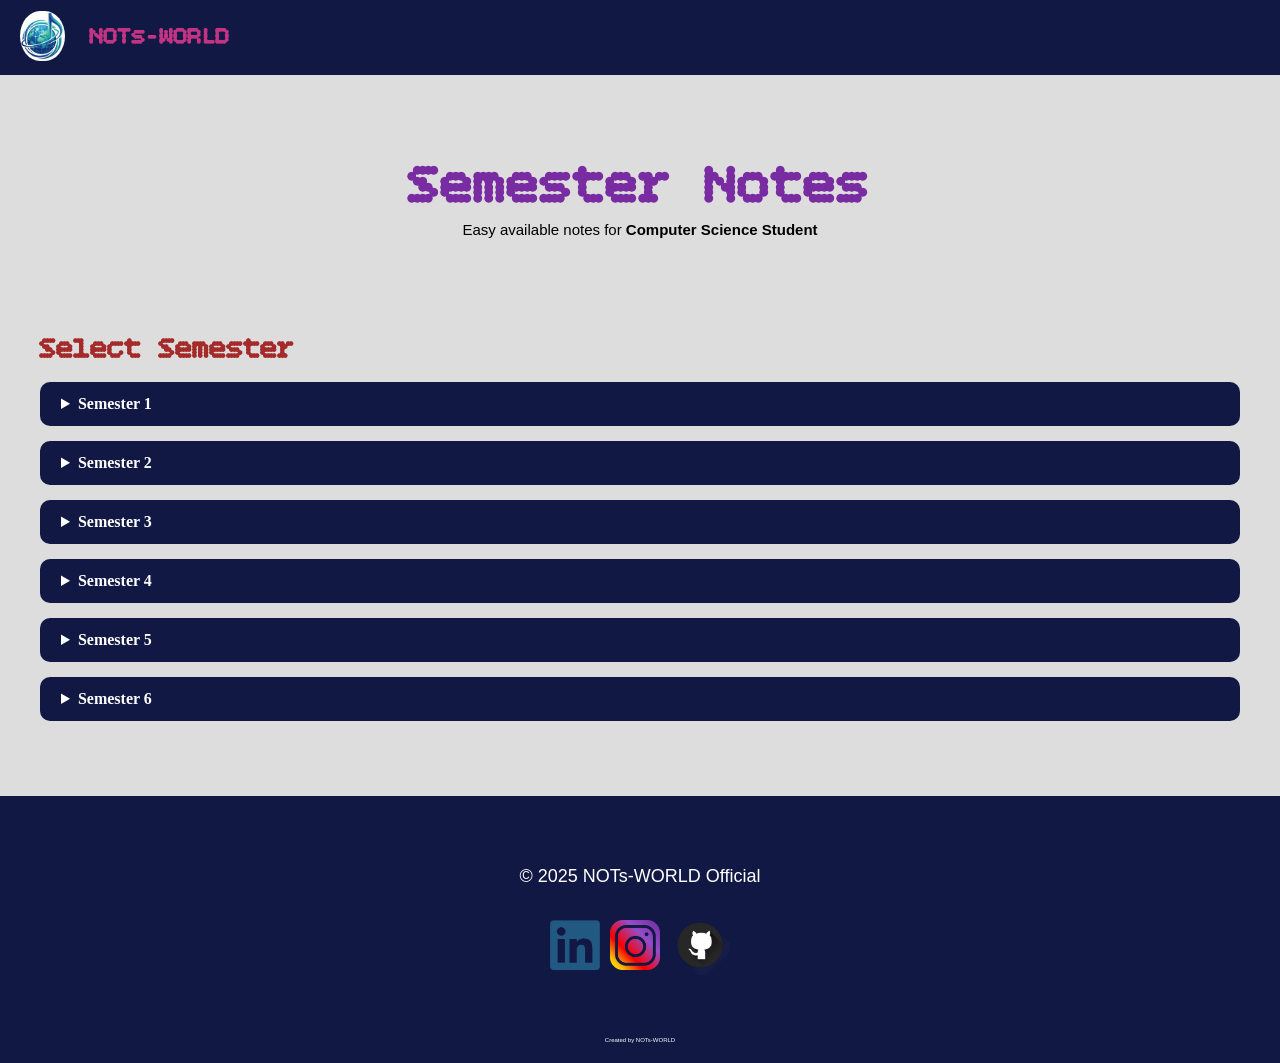
==== index.html @ 6652849f "updated 5&6 sem" ====
<!DOCTYPE html>
<html lang="en">

<head>
    <meta charset="UTF-8">
    <meta name="viewport" content="width=device-width, initial-scale=1.0">
    <title>NOTs-WORLD</title>
    <link rel="stylesheet" href="style.css">
    <style>
        @import url('https://fonts.googleapis.com/css2?family=Bitcount+Single:wght@100..900&family=Montserrat:ital,wght@0,100..900;1,100..900&family=Quicksand:wght@300..700&display=swap');
    </style>

</head>

<body style="background-color: #DDDDDD;">
    <nav class="Header">

        <span>
            <img src="Images/Note-World.png" class="Logo" alt="Note-World Logo" />
        </span>
        <span>
            <H1>NOTs-WORLD</H1>
        </span>
    </nav>
    <section class="Herosegment">
        <h1>Semester Notes</h1>
        <p>Easy available notes for <b>Computer Science Student</b></p>
    </section>

    <section class="Semlist">
        <h3>Select Semester </h3>

        <details class="sembox">

            <summary>
                Semester 1
            </summary>


            <ul class="ul1">
                <li><a
                        href="Asset/Semester-1/Computer Science and Information Technology 1.pdf">
                        Syllabus
                    </a>
                </li>
                <li><a href="Asset/Semester-1/basic engg math.pdf"> Basic Engineering Mathematics</a></li>
                <li><a href="Asset/Semester-1/Applied Physics – B notes.pdf"> Applied Physics-B</a></li>
                <li><a href="Asset/Semester-1/Fundamental of IT System Books.pdf"> Fundamental of It System</a></li>
                <li><a href="Asset/Semester-1/Fundamentals of Electrical and Electronics Engg. Notes.pdf"> FUNDAMENTAL OF ELECTRICAL AND
                        ELECTRONICS ENGINEERING </a></li>
                <li><a href="Asset/Semester-1/Electrical and Electronics Workshop 2.pdf"> ELECTRICAL AND ELECTRONICS ENGINEERING
                        WORKSHOP</a></li>
            </ul>
        </details>
        <details class="sembox">

            <summary>
                Semester 2
            </summary>


            <ul class="ul1">
                <li><a
                        href="Asset/Semester-2/Computer Sciencea nd InformationTechnology 2nd.pdf">
                        Syllabus
                    </a>
                </li>
                <li><a href="Asset/Semester-2/C-Programming Notes.pdf">Programming with C </a></li>
                <li><a href="Asset/Semester-2/Web-Technology Notes.pdf"> Web Technology</a></li>
                <li><a href="Asset/Semester-2/Applied-Chemistry Notes.pdf"> Applied Chemistry- B</a></li>
                <li><a href="Asset/Semester-2/Communication-Skills Notes.pdf"> Communication Skills </a></li>
                <li><a href="Asset/Semester-2/Applied-Mathematics Notes.pdf"> Applied Mathematics- B</a></li>
                <li><a href="Asset/Semester-2/Professional-Ethics Notes.pdf"> Professional Ethics</a></li>
                <li><a href="Asset/Semester-2/Indian-Knowledge-System Notes.pdf"> Essence of Indian Knowledge System and Tradition</a></liAsset/Semester-2/
            </ul>
        </details>
        <details class="sembox">

            <summary>
                Semester 3
            </summary>


            <ul class="ul1">
                <li><a
                        href="Asset/Semester-3/Computer Science And Information Technology 3.pdf">
                        Syllabus
                    </a>
                </li>
                <li><a href="Asset/Semester-3/DSA_Notes.pdf"> Data Structures and Algorithm</a></li>
                <li><a href="Asset/Semester-3/OS_Notes.pdf"> Operating System </a></li>
                <li><a href="Asset/Semester-3/Discrete_Structures_Notes.pdf">  Discrete Structure</a></li>
                <li><a href="Asset/Semester-3/Digital_Electronics_Microprocessor_Notes.pdf">  Digital Electronics and Microprocessor  </a></li>
                <li><a href="Asset/Semester-3/Python_Programming_Notes.pdf">  Python Programming </a></li>
                <li><a href="Asset/Semester-3/Principles_of_Management_Notes.pdf">   Principles of Management  </a></li>
            </ul>
        </details>
        <details class="sembox">

            <summary>
                Semester 4
            </summary>


            <ul class="ul1">
                <li><a
                        href="Asset/Semester-4/Computer Science And Information Technology 4.pdf">
                        Syllabus
                    </a>
                </li>
                <li><a href="#">Programming with C </a></li>
                <li><a href="#"> Web Technology</a></li>
                <li><a href="#"> Applied Chemistry- B</a></li>
                <li><a href="#"> Communication Skills </a></li>
                <li><a href="#"> Applied Mathematics- B</a></li>
                <li><a href="#"> Professional Ethics</a></li>
                <li><a href="#"> Essence of Indian Knowledge System and Tradition</a></li>
            </ul>
        </details>
        <details class="sembox">

            <summary>
                Semester 5
            </summary>


            <ul class="ul1">
                <li><a
                        href="https://sbte.bihar.gov.in/uploads/175316551243773.%20Computer%20Science%20and%20Information%20Technology.pdf">
                        Syllabus(old)
                    </a>
                </li>
                <li><a href="#">Coming soon...</a></li>
               
            </ul>
        </details>
        <details class="sembox">

            <summary>
                Semester 6
            </summary>


            <ul class="ul1">
                <li><a
                        href="https://sbte.bihar.gov.in/uploads/175316551243773.%20Computer%20Science%20and%20Information%20Technology.pdf">
                        Syllabus(old)
                    </a>
                </li>
                <li><a href="#"> Coming soon...</a></li>
               
            </ul>
        </details>
    </section>
    <footer class="Cont">
        <div class="Mcont">
            <p>
                © 2025 NOTs-WORLD Official
            </p>
            <div class="Contimg">
                <a href="https://www.linkedin.com/in/manish-kumar-b34939379" target="_blank">
                    <img src="Images/linkedInimg.png" alt="LinkedIn Profile" width="50">
                </a>
                <a href="https://www.instagram.com/noteworld20/" target="_blank">
                    <img src="Images/instagramimg.png" alt="instagram profile" width="50">
                </a>
                <a href="https://github.com/kumarpanditmanish833-lgtm" target="_blank">
                    <img src="Images/githubimg.png" alt="github profile" width="60">
                </a>
            </div>
            <p style="font-size: 6px;">
                Created by NOTs-WORLD 
            </p>
        </div>
    </footer>

</body>

</html>
---- style.css ----
* {
    margin: 0px;
    padding: 0px;
    box-sizing: border-box;
}

/* ===== NAVBAR ===== */
.Header {
    height: 75px;
    background: #111844;
    display: flex;
    align-items: center;
    gap: 15px;
    padding: 0 10px;
}

.Logo {
    height: 60px;
    border-radius: 89px;
    padding: 5px 10px;
}

h1 {
    color: #C13383;
    font-family: "Bitcount Single";
}

/* ===== HERO SECTION ===== */
.Herosegment {
    text-align: center;
    padding: 80px 20px;
}

.Herosegment h1 {
    color: #792CA2;
    font-family: "Bitcount Single";
    font-size: 55px;
}

.Herosegment p {
    font-size: 15px;
    font-family: 'Lucida Sans', 'Lucida Sans Regular', 'Lucida Grande', 'Lucida Sans Unicode', Geneva, Verdana, sans-serif;
}

/* ===== SEMESTER LIST ===== */
.Semlist h3 {
    font-size: 29px;
    font-family: 'Bitcount Single';
    padding-left: 40px;
    color: brown;
}

.Semlist {
    gap: 15px;
    padding: 15px 0px;
    padding-bottom: 60px;
}

/* FIX: Removed fixed width: 1375px — was the main mobile bug */
.Semlist summary {
    color: white;
    padding: 12px 20px;
    cursor: pointer;
    border-radius: 8px;
    width: 100%;        
    font-weight: bold;
}

.Semlist summary:hover {
    border: 2px solid grey;
}

/* FIX: sembox now uses percentage margin */
.sembox {
    background: #111844;
    margin: 15px 40px;   
    padding: 1px;
    border-radius: 10px;
    transition: all 0.3s ease;
}

.ul1 {
    margin-left: 45px;
    padding: 10px 0px;
    text-decoration: none;
}

.ul1 a {
    text-decoration: none;
    font-size: 20px;
    color: aliceblue;
    justify-content: space-between;
    gap: 25px;
}

/* ===== FOOTER ===== */
.Cont {
    background-color: #111844;
    min-height: 220px;   
    padding-bottom: 20px;
}

.Mcont {
    display: flex;
    align-items: center;
    justify-content: center;
    flex-direction: column;
    padding-top: 40px;
    gap: 8px;
}

.Cont p {
    color: white;
    font-size: 18px;
    font-family: 'Lucida Sans', 'Lucida Sans Regular', 'Lucida Grande', 'Lucida Sans Unicode', Geneva, Verdana, sans-serif;
    text-align: center; 
    padding-top: 30px;
}

.Contimg {
    display: flex;
    align-items: center;
    justify-content: center;
    gap: 10px;
    padding: 20px 0px;
}


@media (max-width: 768px) {

    /* Navbar */
    .Header {
        height: auto;
        padding: 10px 12px;
        gap: 10px;
    }

    .Logo {
        height: 45px;
        padding: 3px 6px;
    }

    .Header h1 {
        font-size: 1.3rem;
    }

    /* Hero Section */
    .Herosegment {
        padding: 40px 15px;
    }

    .Herosegment h1 {
        font-size: 2rem;  
    }

    .Herosegment p {
        font-size: 0.9rem;
    }

    /* Semester section heading */
    .Semlist h3 {
        font-size: 1.3rem;
        padding-left: 15px;
    }

    .Semlist {
        padding-bottom: 40px;
    }

    /* Semester boxes */
    .sembox {
        margin: 10px 12px;   
    }

    .Semlist summary {
        padding: 12px 14px;
        font-size: 0.95rem;
    }

    /* Links inside expanded semester */
    .ul1 {
        margin-left: 20px;
        padding: 8px 0;
    }

    .ul1 a {
        font-size: 0.95rem;
        line-height: 2;     
    }

    /* Footer */
    .Cont {
        min-height: auto;
        padding: 30px 15px 20px;
    }

    .Mcont {
        padding-top: 10px;
    }

    .Cont p {
        font-size: 14px;
    }

    .Contimg img {
        width: 38px !important;
    }
}


@media (max-width: 400px) {

    .Header h1 {
        font-size: 1.1rem;
    }

    .Herosegment h1 {
        font-size: 1.6rem;
    }

    .sembox {
        margin: 8px 8px;
    }

    .ul1 a {
        font-size: 0.85rem;
    }
}
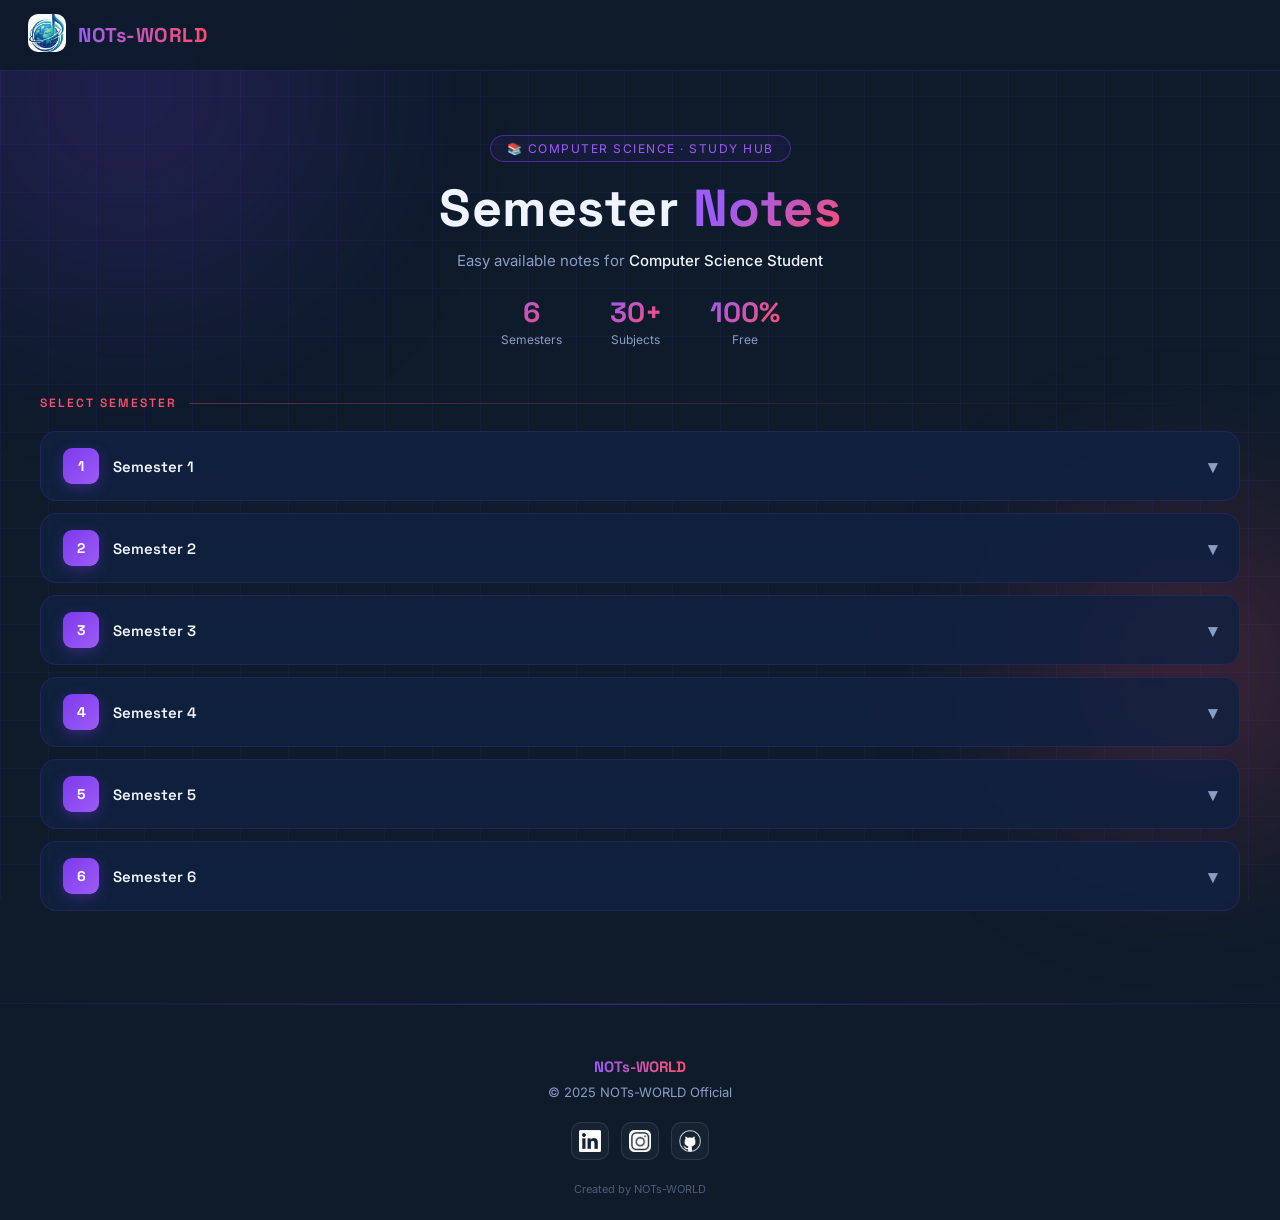
==== commit 0faf4db4: "changing file name" ====
--- a/index.html
+++ b/index.html
@@ -5,175 +5,159 @@
     <meta charset="UTF-8">
     <meta name="viewport" content="width=device-width, initial-scale=1.0">
     <title>NOTs-WORLD</title>
-    <link rel="stylesheet" href="style.css">
-    <style>
-        @import url('https://fonts.googleapis.com/css2?family=Bitcount+Single:wght@100..900&family=Montserrat:ital,wght@0,100..900;1,100..900&family=Quicksand:wght@300..700&display=swap');
-    </style>
-
+    <link rel="stylesheet" href="NOTs-WORLD.css">
 </head>
 
-<body style="background-color: #DDDDDD;">
+<body>
+
+    <!-- Ambient glow orb (second one via div, first via CSS ::after) -->
+    <div class="orb2"></div>
+
+    <!-- ===== NAVBAR ===== -->
     <nav class="Header">
-
         <span>
-            <img src="Images/Note-World.png" class="Logo" alt="Note-World Logo" />
+            <img src="Images/Note-World.png" class="Logo" alt="Note-World Logo"
+                onerror="this.style.display='none';this.nextElementSibling.style.display='grid';" />
+            <span class="logo-fallback" style="display:none;">N</span>
         </span>
         <span>
-            <H1>NOTs-WORLD</H1>
+            <h1>NOTs-WORLD</h1>
         </span>
     </nav>
+
+    <!-- ===== HERO ===== -->
     <section class="Herosegment">
-        <h1>Semester Notes</h1>
+        <div class="hero-badge">📚 Computer Science · Study Hub</div>
+        <h1>Semester <span>Notes</span></h1>
         <p>Easy available notes for <b>Computer Science Student</b></p>
+
+        <!-- Stats bar -->
+        <div class="stats-bar">
+            <div class="stat-item">
+                <div class="stat-num">6</div>
+                <div class="stat-lbl">Semesters</div>
+            </div>
+            <div class="stat-item">
+                <div class="stat-num">30+</div>
+                <div class="stat-lbl">Subjects</div>
+            </div>
+            <div class="stat-item">
+                <div class="stat-num">100%</div>
+                <div class="stat-lbl">Free</div>
+            </div>
+        </div>
     </section>
 
+    <!-- ===== SEMESTER LIST ===== -->
     <section class="Semlist">
-        <h3>Select Semester </h3>
+        <h3>Select Semester</h3>
 
+        <!-- Semester 1 -->
         <details class="sembox">
-
-            <summary>
-                Semester 1
-            </summary>
-
-
+            <summary data-num="1">Semester 1</summary>
             <ul class="ul1">
-                <li><a
-                        href="Asset/Semester-1/Computer Science and Information Technology 1.pdf">
-                        Syllabus
-                    </a>
-                </li>
-                <li><a href="Asset/Semester-1/basic engg math.pdf"> Basic Engineering Mathematics</a></li>
-                <li><a href="Asset/Semester-1/Applied Physics – B notes.pdf"> Applied Physics-B</a></li>
-                <li><a href="Asset/Semester-1/Fundamental of IT System Books.pdf"> Fundamental of It System</a></li>
-                <li><a href="Asset/Semester-1/Fundamentals of Electrical and Electronics Engg. Notes.pdf"> FUNDAMENTAL OF ELECTRICAL AND
-                        ELECTRONICS ENGINEERING </a></li>
-                <li><a href="Asset/Semester-1/Electrical and Electronics Workshop 2.pdf"> ELECTRICAL AND ELECTRONICS ENGINEERING
-                        WORKSHOP</a></li>
+                <li><a href="Asset/Semester-1/Computer Science and Information Technology 1.pdf">Syllabus</a></li>
+                <li><a href="Asset/Semester-1/basic engg math.pdf">Basic Engineering Mathematics</a></li>
+                <li><a href="Asset/Semester-1/Applied Physics – B notes.pdf">Applied Physics-B</a></li>
+                <li><a href="Asset/Semester-1/Fundamental of IT System Books.pdf">Fundamental of IT System</a></li>
+                <li><a href="Asset/Semester-1/Fundamentals of Electrical and Electronics Engg. Notes.pdf">Fundamental of Electrical and Electronics Engineering</a></li>
+                <li><a href="Asset/Semester-1/Electrical and Electronics Workshop 2.pdf">Electrical and Electronics Engineering Workshop</a></li>
             </ul>
         </details>
+
+        <!-- Semester 2 -->
         <details class="sembox">
-
-            <summary>
-                Semester 2
-            </summary>
-
-
+            <summary data-num="2">Semester 2</summary>
             <ul class="ul1">
-                <li><a
-                        href="Asset/Semester-2/Computer Sciencea nd InformationTechnology 2nd.pdf">
-                        Syllabus
-                    </a>
-                </li>
-                <li><a href="Asset/Semester-2/C-Programming Notes.pdf">Programming with C </a></li>
-                <li><a href="Asset/Semester-2/Web-Technology Notes.pdf"> Web Technology</a></li>
-                <li><a href="Asset/Semester-2/Applied-Chemistry Notes.pdf"> Applied Chemistry- B</a></li>
-                <li><a href="Asset/Semester-2/Communication-Skills Notes.pdf"> Communication Skills </a></li>
-                <li><a href="Asset/Semester-2/Applied-Mathematics Notes.pdf"> Applied Mathematics- B</a></li>
-                <li><a href="Asset/Semester-2/Professional-Ethics Notes.pdf"> Professional Ethics</a></li>
-                <li><a href="Asset/Semester-2/Indian-Knowledge-System Notes.pdf"> Essence of Indian Knowledge System and Tradition</a></liAsset/Semester-2/
+                <li><a href="Asset/Semester-2/Computer Sciencea nd InformationTechnology 2nd.pdf">Syllabus</a></li>
+                <li><a href="Asset/Semester-2/C-Programming Notes.pdf">Programming with C</a></li>
+                <li><a href="Asset/Semester-2/Web-Technology Notes.pdf">Web Technology</a></li>
+                <li><a href="Asset/Semester-2/Applied-Chemistry Notes.pdf">Applied Chemistry-B</a></li>
+                <li><a href="Asset/Semester-2/Communication-Skills Notes.pdf">Communication Skills</a></li>
+                <li><a href="Asset/Semester-2/Applied-Mathematics Notes.pdf">Applied Mathematics-B</a></li>
+                <li><a href="Asset/Semester-2/Professional-Ethics Notes.pdf">Professional Ethics</a></li>
+                <li><a href="Asset/Semester-2/Indian-Knowledge-System Notes.pdf">Essence of Indian Knowledge System and Tradition</a></li>
             </ul>
         </details>
+
+        <!-- Semester 3 -->
         <details class="sembox">
-
-            <summary>
-                Semester 3
-            </summary>
-
-
+            <summary data-num="3">Semester 3</summary>
             <ul class="ul1">
-                <li><a
-                        href="Asset/Semester-3/Computer Science And Information Technology 3.pdf">
-                        Syllabus
-                    </a>
-                </li>
-                <li><a href="Asset/Semester-3/DSA_Notes.pdf"> Data Structures and Algorithm</a></li>
-                <li><a href="Asset/Semester-3/OS_Notes.pdf"> Operating System </a></li>
-                <li><a href="Asset/Semester-3/Discrete_Structures_Notes.pdf">  Discrete Structure</a></li>
-                <li><a href="Asset/Semester-3/Digital_Electronics_Microprocessor_Notes.pdf">  Digital Electronics and Microprocessor  </a></li>
-                <li><a href="Asset/Semester-3/Python_Programming_Notes.pdf">  Python Programming </a></li>
-                <li><a href="Asset/Semester-3/Principles_of_Management_Notes.pdf">   Principles of Management  </a></li>
+                <li><a href="Asset/Semester-3/Computer Science And Information Technology 3.pdf">Syllabus</a></li>
+                <li><a href="Asset/Semester-3/DSA_Notes.pdf">Data Structures and Algorithm</a></li>
+                <li><a href="Asset/Semester-3/OS_Notes.pdf">Operating System</a></li>
+                <li><a href="Asset/Semester-3/Discrete_Structures_Notes.pdf">Discrete Structure</a></li>
+                <li><a href="Asset/Semester-3/Digital_Electronics_Microprocessor_Notes.pdf">Digital Electronics and Microprocessor</a></li>
+                <li><a href="Asset/Semester-3/Python_Programming_Notes.pdf">Python Programming</a></li>
+                <li><a href="Asset/Semester-3/Principles_of_Management_Notes.pdf">Principles of Management</a></li>
             </ul>
         </details>
+
+        <!-- Semester 4 -->
         <details class="sembox">
-
-            <summary>
-                Semester 4
-            </summary>
-
-
+            <summary data-num="4">Semester 4</summary>
             <ul class="ul1">
-                <li><a
-                        href="Asset/Semester-4/Computer Science And Information Technology 4.pdf">
-                        Syllabus
-                    </a>
-                </li>
-                <li><a href="#">Programming with C </a></li>
-                <li><a href="#"> Web Technology</a></li>
-                <li><a href="#"> Applied Chemistry- B</a></li>
-                <li><a href="#"> Communication Skills </a></li>
-                <li><a href="#"> Applied Mathematics- B</a></li>
-                <li><a href="#"> Professional Ethics</a></li>
-                <li><a href="#"> Essence of Indian Knowledge System and Tradition</a></li>
+                <li><a href="Asset/Semester-4/Computer Science And Information Technology 4.pdf">Syllabus</a></li>
+                <li><a href="Asset/Semester-4/Java_Programming_Notes.pdf">Java Programming</a></li>
+                <li><a href="Asset/Semester-4/Theory_of_Computation_Notes.pdf">Theory of Computation</a></li>
+                <li><a href="Asset/Semester-4/DBMS_Notes.pdf">Database Management System</a></li>
+                <li><a href="Asset/Semester-4/Computer_Organization_Architecture_Notes.pdf">Computer Organization and Architecture</a></li>
+                <li><a href="Asset/Semester-4/Computer Science And Information Technology 4.pdf">Computer Troubleshooting &amp; Maintenance</a></li>
+                <li><a href="Asset/Semester-4/Environmental_Education_Notes.pdf">Environmental Education and Sustainable Development</a></li>
+                <li><a href="Asset/Semester-4/Employability_Skills_Development_Notes.pdf">Employability Skills Development</a></li>
             </ul>
         </details>
+
+        <!-- Semester 5 -->
         <details class="sembox">
-
-            <summary>
-                Semester 5
-            </summary>
-
-
+            <summary data-num="5">Semester 5</summary>
             <ul class="ul1">
-                <li><a
-                        href="https://sbte.bihar.gov.in/uploads/175316551243773.%20Computer%20Science%20and%20Information%20Technology.pdf">
-                        Syllabus(old)
-                    </a>
-                </li>
+                <li><a href="https://sbte.bihar.gov.in/uploads/175316551243773.%20Computer%20Science%20and%20Information%20Technology.pdf">Syllabus (old)</a></li>
                 <li><a href="#">Coming soon...</a></li>
-               
             </ul>
         </details>
+
+        <!-- Semester 6 -->
         <details class="sembox">
-
-            <summary>
-                Semester 6
-            </summary>
-
-
+            <summary data-num="6">Semester 6</summary>
             <ul class="ul1">
-                <li><a
-                        href="https://sbte.bihar.gov.in/uploads/175316551243773.%20Computer%20Science%20and%20Information%20Technology.pdf">
-                        Syllabus(old)
-                    </a>
-                </li>
-                <li><a href="#"> Coming soon...</a></li>
-               
+                <li><a href="https://sbte.bihar.gov.in/uploads/175316551243773.%20Computer%20Science%20and%20Information%20Technology.pdf">Syllabus (old)</a></li>
+                <li><a href="#">Coming soon...</a></li>
             </ul>
         </details>
+
     </section>
+
+    <!--  FOOTER  -->
     <footer class="Cont">
+        <div class="footer-divider"></div>
         <div class="Mcont">
-            <p>
-                © 2025 NOTs-WORLD Official
-            </p>
+            <div class="footer-brand">NOTs-WORLD</div>
+            <p>© 2025 NOTs-WORLD Official</p>
             <div class="Contimg">
-                <a href="https://www.linkedin.com/in/manish-kumar-b34939379" target="_blank">
+                <a href="https://www.linkedin.com/in/manish-kumar-b34939379" target="_blank" title="LinkedIn">
                     <img src="Images/linkedInimg.png" alt="LinkedIn Profile" width="50">
                 </a>
-                <a href="https://www.instagram.com/noteworld20/" target="_blank">
-                    <img src="Images/instagramimg.png" alt="instagram profile" width="50">
+                <a href="https://www.instagram.com/noteworld20/" target="_blank" title="Instagram">
+                    <img src="Images/instagramimg.png" alt="Instagram Profile" width="50">
                 </a>
-                <a href="https://github.com/kumarpanditmanish833-lgtm" target="_blank">
-                    <img src="Images/githubimg.png" alt="github profile" width="60">
+                <a href="https://github.com/kumarpanditmanish833-lgtm" target="_blank" title="GitHub">
+                    <img src="Images/githubimg.png" alt="GitHub Profile" width="50">
                 </a>
             </div>
-            <p style="font-size: 6px;">
-                Created by NOTs-WORLD 
-            </p>
+            <p class="credit">Created by NOTs-WORLD</p>
         </div>
     </footer>
 
+    <!-- Google Tag -->
+    <script async src="https://www.googletagmanager.com/gtag/js?id=G-9WWCYCLW01"></script>
+    <script>
+        window.dataLayer = window.dataLayer || [];
+        function gtag(){dataLayer.push(arguments);}
+        gtag('js', new Date());
+        gtag('config', 'G-9WWCYCLW01');
+    </script>
+
 </body>
-
-</html>+</html>
--- a/NOTs-WORLD.css
+++ b/NOTs-WORLD.css
@@ -0,0 +1,490 @@
+@import url('https://fonts.googleapis.com/css2?family=Space+Grotesk:wght@400;500;600;700&family=Inter:wght@400;500&display=swap');
+
+* {
+    margin: 0;
+    padding: 0;
+    box-sizing: border-box;
+}
+
+/* ===== ROOT VARIABLES ===== */
+:root {
+    --navy:    #0D1B2A;
+    --navy2:   #112240;
+    --violet:  #7C3AED;
+    --violet2: #9D5CF6;
+    --coral:   #FF4D6D;
+    --gold:    #F5A623;
+    --white:   #F0F4FF;
+    --muted:   #8B9DC3;
+    --card-bg: rgba(17, 34, 64, 0.85);
+    --glow:    rgba(124, 58, 237, 0.35);
+}
+
+/* ===== BASE ===== */
+body {
+    font-family: 'Inter', sans-serif;
+    background: var(--navy);
+    color: var(--white);
+    min-height: 100vh;
+    overflow-x: hidden;
+}
+
+/* ===== ANIMATED GRID BACKGROUND ===== */
+body::before {
+    content: '';
+    position: fixed;
+    inset: 0;
+    background-image:
+        linear-gradient(rgba(124, 58, 237, .07) 1px, transparent 1px),
+        linear-gradient(90deg, rgba(124, 58, 237, .07) 1px, transparent 1px);
+    background-size: 48px 48px;
+    animation: gridMove 20s linear infinite;
+    pointer-events: none;
+    z-index: 0;
+}
+
+@keyframes gridMove {
+    0%   { background-position: 0 0; }
+    100% { background-position: 48px 48px; }
+}
+
+/* ===== GLOW ORBS ===== */
+body::after {
+    content: '';
+    position: fixed;
+    width: 420px;
+    height: 420px;
+    border-radius: 50%;
+    background: var(--violet);
+    filter: blur(100px);
+    opacity: .18;
+    top: -120px;
+    left: -80px;
+    pointer-events: none;
+    z-index: 0;
+}
+
+.orb2 {
+    position: fixed;
+    width: 340px;
+    height: 340px;
+    border-radius: 50%;
+    background: var(--coral);
+    filter: blur(90px);
+    opacity: .18;
+    bottom: 60px;
+    right: -80px;
+    pointer-events: none;
+    z-index: 0;
+}
+
+/* ===== NAVBAR ===== */
+.Header {
+    position: sticky;
+    top: 0;
+    z-index: 100;
+    height: auto;
+    background: rgba(13, 27, 42, 0.88);
+    backdrop-filter: blur(16px);
+    -webkit-backdrop-filter: blur(16px);
+    border-bottom: 1px solid rgba(124, 58, 237, .22);
+    display: flex;
+    align-items: center;
+    gap: 12px;
+    padding: 14px 28px;
+}
+
+.Logo {
+    height: 38px;
+    width: 38px;
+    border-radius: 10px;
+    object-fit: cover;
+    padding: 0;
+}
+
+/* fallback if image missing */
+.logo-fallback {
+    width: 38px;
+    height: 38px;
+    border-radius: 10px;
+    background: linear-gradient(135deg, var(--violet), var(--coral));
+    display: grid;
+    place-items: center;
+    font-family: 'Space Grotesk', sans-serif;
+    font-weight: 700;
+    font-size: 16px;
+    color: #fff;
+    box-shadow: 0 0 16px var(--glow);
+    flex-shrink: 0;
+}
+
+h1 {
+    font-family: 'Space Grotesk', sans-serif;
+    font-size: 20px;
+    font-weight: 700;
+    background: linear-gradient(90deg, var(--violet2), var(--coral));
+    -webkit-background-clip: text;
+    -webkit-text-fill-color: transparent;
+    background-clip: text;
+    letter-spacing: .5px;
+}
+
+/* ===== HERO SECTION ===== */
+.Herosegment {
+    position: relative;
+    z-index: 1;
+    text-align: center;
+    padding: 64px 20px 48px;
+}
+
+.hero-badge {
+    display: inline-block;
+    padding: 5px 16px;
+    border: 1px solid rgba(124, 58, 237, .5);
+    border-radius: 999px;
+    font-size: 12px;
+    letter-spacing: 1.5px;
+    text-transform: uppercase;
+    color: var(--violet2);
+    margin-bottom: 18px;
+    background: rgba(124, 58, 237, .08);
+    font-family: 'Inter', sans-serif;
+}
+
+.Herosegment h1 {
+    font-family: 'Space Grotesk', sans-serif;
+    font-size: clamp(34px, 6vw, 52px);
+    font-weight: 700;
+    line-height: 1.1;
+    margin-bottom: 14px;
+    background: none;
+    -webkit-text-fill-color: unset;
+    color: var(--white);
+}
+
+.Herosegment h1 span {
+    background: linear-gradient(135deg, var(--violet2) 30%, var(--coral));
+    -webkit-background-clip: text;
+    -webkit-text-fill-color: transparent;
+    background-clip: text;
+}
+
+.Herosegment p {
+    color: var(--muted);
+    font-size: 15px;
+    font-family: 'Inter', sans-serif;
+}
+
+.Herosegment p b {
+    color: var(--white);
+    font-weight: 500;
+}
+
+/* ===== STATS BAR ===== */
+.stats-bar {
+    display: flex;
+    justify-content: center;
+    gap: 48px;
+    padding: 24px 0 0;
+}
+
+.stat-item { text-align: center; }
+
+.stat-num {
+    font-family: 'Space Grotesk', sans-serif;
+    font-size: 28px;
+    font-weight: 700;
+    background: linear-gradient(135deg, var(--violet2), var(--coral));
+    -webkit-background-clip: text;
+    -webkit-text-fill-color: transparent;
+    background-clip: text;
+}
+
+.stat-lbl {
+    font-size: 12px;
+    color: var(--muted);
+    margin-top: 2px;
+}
+
+/* ===== SEMESTER LIST WRAPPER ===== */
+.Semlist {
+    position: relative;
+    z-index: 1;
+    padding: 0 40px 80px;
+}
+
+/* Section Label */
+.Semlist h3 {
+    display: flex;
+    align-items: center;
+    gap: 12px;
+    font-size: 12px;
+    font-family: 'Space Grotesk', sans-serif;
+    font-weight: 600;
+    letter-spacing: 2px;
+    text-transform: uppercase;
+    color: var(--coral);
+    padding-left: 0;
+    margin-bottom: 20px;
+}
+
+.Semlist h3::after {
+    content: '';
+    flex: 1;
+    height: 1px;
+    background: linear-gradient(90deg, rgba(255, 77, 109, .35), transparent);
+}
+
+/* ===== SEMESTER BOX (details) ===== */
+.sembox {
+    background: var(--card-bg);
+    backdrop-filter: blur(12px);
+    -webkit-backdrop-filter: blur(12px);
+    margin: 0 0 12px 0;
+    padding: 0;
+    border-radius: 16px;
+    border: 1px solid rgba(124, 58, 237, .18);
+    transition: border-color .3s, box-shadow .3s;
+    overflow: hidden;
+}
+
+.sembox:hover {
+    border-color: rgba(124, 58, 237, .5);
+    box-shadow: 0 0 28px rgba(124, 58, 237, .15);
+}
+
+/* ===== SUMMARY (accordion header) ===== */
+.Semlist summary {
+    display: flex;
+    align-items: center;
+    gap: 14px;
+    color: var(--white);
+    padding: 16px 22px;
+    cursor: pointer;
+    border-radius: 16px;
+    width: 100%;
+    font-family: 'Space Grotesk', sans-serif;
+    font-weight: 600;
+    font-size: 15px;
+    list-style: none;
+    transition: background .2s;
+    position: relative;
+}
+
+.Semlist summary::-webkit-details-marker { display: none; }
+
+.Semlist summary:hover {
+    background: rgba(124, 58, 237, .07);
+    border: none;
+}
+
+/* Semester number badge */
+.Semlist summary::before {
+    content: attr(data-num);
+    width: 36px;
+    height: 36px;
+    border-radius: 9px;
+    background: linear-gradient(135deg, var(--violet), var(--violet2));
+    display: flex;
+    align-items: center;
+    justify-content: center;
+    font-size: 14px;
+    font-weight: 700;
+    color: #fff;
+    flex-shrink: 0;
+    box-shadow: 0 4px 14px rgba(124, 58, 237, .35);
+}
+
+/* Arrow indicator */
+.Semlist summary::after {
+    content: '▾';
+    margin-left: auto;
+    color: var(--muted);
+    font-size: 18px;
+    transition: transform .35s, color .3s;
+}
+
+.sembox[open] summary::after {
+    transform: rotate(180deg);
+    color: var(--violet2);
+}
+
+/* Divider when open */
+.sembox[open] summary {
+    border-bottom: 1px solid rgba(124, 58, 237, .15);
+    border-radius: 16px 16px 0 0;
+}
+
+/* ===== SUBJECT LIST ===== */
+.ul1 {
+    list-style: none;
+    margin: 0;
+    padding: 8px 18px 14px;
+}
+
+.ul1 li {
+    margin-top: 6px;
+}
+
+.ul1 a {
+    display: flex;
+    align-items: center;
+    gap: 12px;
+    text-decoration: none;
+    font-size: 14px;
+    font-family: 'Inter', sans-serif;
+    font-weight: 500;
+    color: var(--white);
+    padding: 10px 14px;
+    border-radius: 10px;
+    transition: background .2s, transform .2s, color .2s;
+}
+
+.ul1 a::before {
+    content: '📄';
+    width: 30px;
+    height: 30px;
+    border-radius: 7px;
+    background: rgba(124, 58, 237, .15);
+    border: 1px solid rgba(124, 58, 237, .25);
+    display: flex;
+    align-items: center;
+    justify-content: center;
+    font-size: 13px;
+    flex-shrink: 0;
+}
+
+/* Syllabus link gets gold color */
+.ul1 li:first-child a {
+    color: var(--gold);
+}
+.ul1 li:first-child a::before {
+    content: '📋';
+    background: rgba(245, 166, 35, .12);
+    border-color: rgba(245, 166, 35, .3);
+}
+
+.ul1 a:hover {
+    background: rgba(124, 58, 237, .12);
+    transform: translateX(6px);
+    color: var(--white);
+}
+
+/* Arrow on hover */
+.ul1 a::after {
+    content: '→';
+    margin-left: auto;
+    color: var(--muted);
+    opacity: 0;
+    transition: opacity .2s, transform .2s;
+}
+
+.ul1 a:hover::after {
+    opacity: 1;
+    transform: translateX(3px);
+}
+
+/* ===== FOOTER ===== */
+.Cont {
+    position: relative;
+    z-index: 1;
+    background: transparent;
+    border-top: 1px solid rgba(124, 58, 237, .15);
+    min-height: auto;
+    padding: 0 20px 24px;
+}
+
+.footer-divider {
+    height: 1px;
+    background: linear-gradient(90deg, transparent, rgba(124, 58, 237, .4), transparent);
+    margin-bottom: 24px;
+}
+
+.Mcont {
+    display: flex;
+    align-items: center;
+    justify-content: center;
+    flex-direction: column;
+    padding-top: 28px;
+    gap: 6px;
+}
+
+.footer-brand {
+    font-family: 'Space Grotesk', sans-serif;
+    font-weight: 700;
+    font-size: 15px;
+    background: linear-gradient(90deg, var(--violet2), var(--coral));
+    -webkit-background-clip: text;
+    -webkit-text-fill-color: transparent;
+    background-clip: text;
+    margin-bottom: 2px;
+}
+
+.Cont p {
+    color: var(--muted);
+    font-size: 13px;
+    font-family: 'Inter', sans-serif;
+    text-align: center;
+    padding-top: 0;
+}
+
+.Contimg {
+    display: flex;
+    align-items: center;
+    justify-content: center;
+    gap: 12px;
+    padding: 16px 0 8px;
+}
+
+.Contimg a {
+    display: flex;
+    width: 38px;
+    height: 38px;
+    border-radius: 10px;
+    background: rgba(255, 255, 255, .04);
+    border: 1px solid rgba(255, 255, 255, .1);
+    align-items: center;
+    justify-content: center;
+    transition: background .2s, border-color .2s, transform .2s;
+}
+
+.Contimg a:hover {
+    background: rgba(124, 58, 237, .2);
+    border-color: var(--violet2);
+    transform: translateY(-3px);
+}
+
+.Contimg img {
+    width: 22px !important;
+    height: 22px;
+    object-fit: contain;
+    filter: brightness(0) invert(1);
+}
+
+.credit {
+    font-size: 11px !important;
+    color: rgba(139, 157, 195, .5) !important;
+    margin-top: 8px;
+}
+
+/* ===== RESPONSIVE ===== */
+@media (max-width: 768px) {
+    .Header { padding: 12px 16px; }
+    h1 { font-size: 16px; }
+    .Logo { height: 32px; width: 32px; }
+
+    .Herosegment { padding: 40px 16px 32px; }
+    .stats-bar { gap: 24px; }
+    .stat-num { font-size: 22px; }
+
+    .Semlist { padding: 0 16px 60px; }
+    .Semlist summary { padding: 13px 16px; font-size: 14px; }
+    .ul1 { padding: 6px 12px 12px; }
+    .ul1 a { font-size: 13px; }
+}
+
+@media (max-width: 400px) {
+    h1 { font-size: 14px; }
+    .Herosegment h1 { font-size: 1.8rem; }
+    .sembox { border-radius: 12px; }
+}
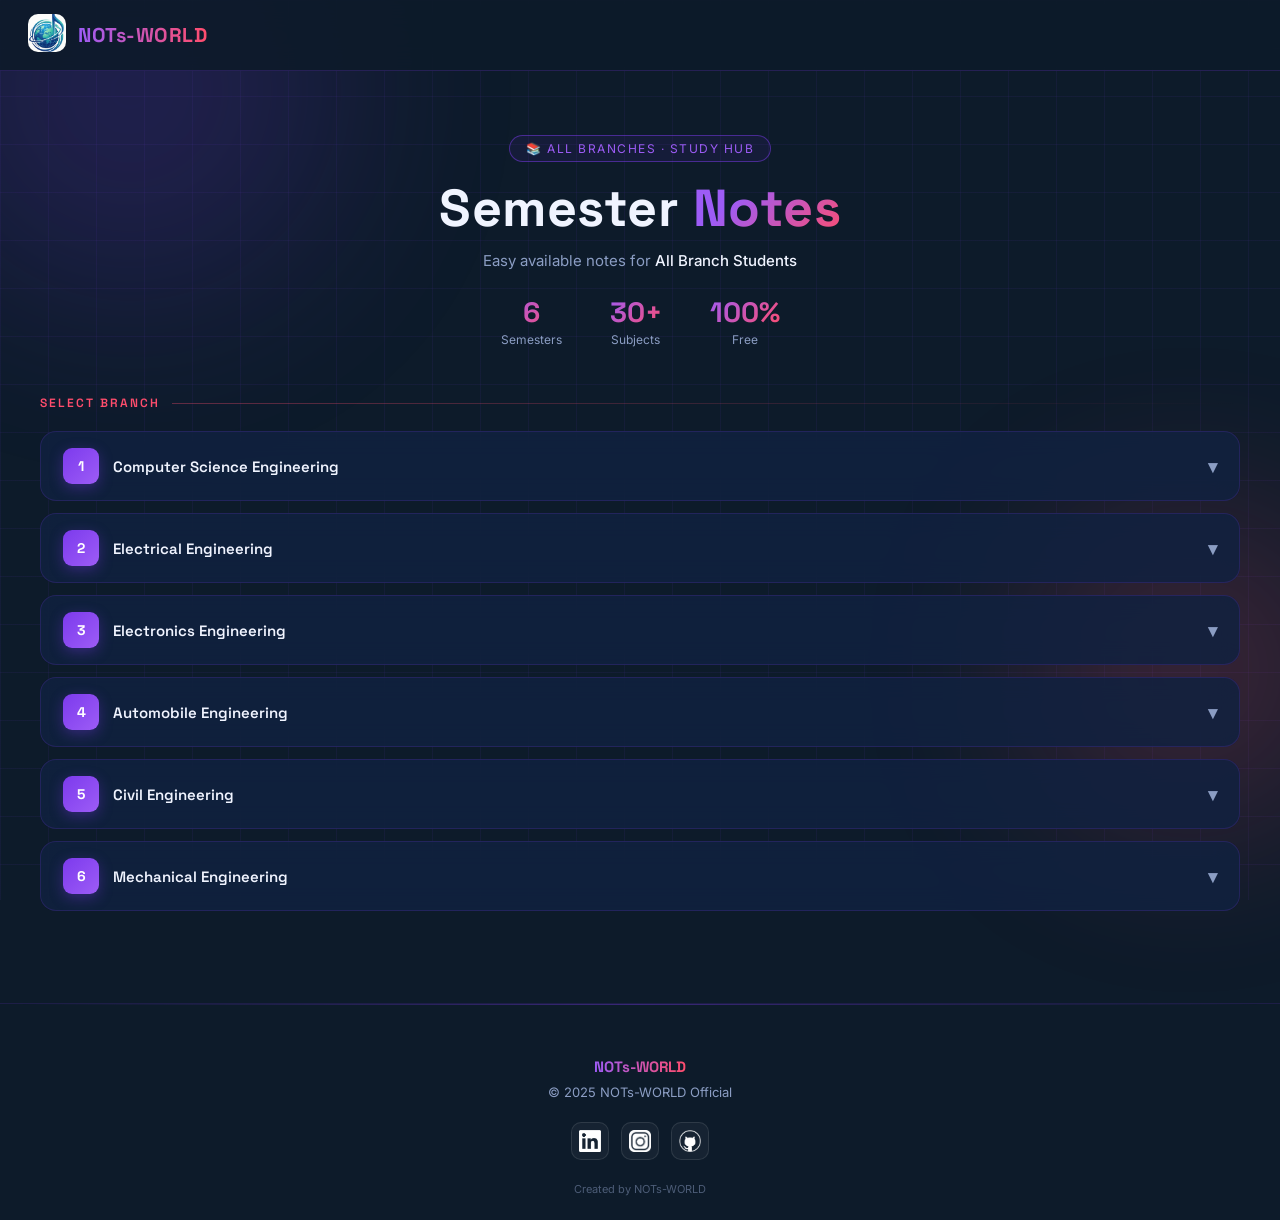
==== commit 3e8dc3f8: "added branch wise notes" ====
--- a/index.html
+++ b/index.html
@@ -5,7 +5,7 @@
     <meta charset="UTF-8">
     <meta name="viewport" content="width=device-width, initial-scale=1.0">
     <title>NOTs-WORLD</title>
-    <link rel="stylesheet" href="NOTs-WORLD.css">
+    <link rel="stylesheet" href="style.css">
 </head>
 
 <body>
@@ -27,9 +27,9 @@
 
     <!-- ===== HERO ===== -->
     <section class="Herosegment">
-        <div class="hero-badge">📚 Computer Science · Study Hub</div>
+        <div class="hero-badge">📚 All Branches · Study Hub</div>
         <h1>Semester <span>Notes</span></h1>
-        <p>Easy available notes for <b>Computer Science Student</b></p>
+        <p>Easy available notes for <b>All Branch Students</b></p>
 
         <!-- Stats bar -->
         <div class="stats-bar">
@@ -50,82 +50,42 @@
 
     <!-- ===== SEMESTER LIST ===== -->
     <section class="Semlist">
-        <h3>Select Semester</h3>
+        <h3>Select Branch</h3>
 
         <!-- Semester 1 -->
-        <details class="sembox">
-            <summary data-num="1">Semester 1</summary>
-            <ul class="ul1">
-                <li><a href="Asset/Semester-1/Computer Science and Information Technology 1.pdf">Syllabus</a></li>
-                <li><a href="Asset/Semester-1/basic engg math.pdf">Basic Engineering Mathematics</a></li>
-                <li><a href="Asset/Semester-1/Applied Physics – B notes.pdf">Applied Physics-B</a></li>
-                <li><a href="Asset/Semester-1/Fundamental of IT System Books.pdf">Fundamental of IT System</a></li>
-                <li><a href="Asset/Semester-1/Fundamentals of Electrical and Electronics Engg. Notes.pdf">Fundamental of Electrical and Electronics Engineering</a></li>
-                <li><a href="Asset/Semester-1/Electrical and Electronics Workshop 2.pdf">Electrical and Electronics Engineering Workshop</a></li>
-            </ul>
-        </details>
+        <div class="sembox">
+             
+             <summary data-num="1">Computer Science Engineering </summary>
+        </div>
 
         <!-- Semester 2 -->
-        <details class="sembox">
-            <summary data-num="2">Semester 2</summary>
-            <ul class="ul1">
-                <li><a href="Asset/Semester-2/Computer Sciencea nd InformationTechnology 2nd.pdf">Syllabus</a></li>
-                <li><a href="Asset/Semester-2/C-Programming Notes.pdf">Programming with C</a></li>
-                <li><a href="Asset/Semester-2/Web-Technology Notes.pdf">Web Technology</a></li>
-                <li><a href="Asset/Semester-2/Applied-Chemistry Notes.pdf">Applied Chemistry-B</a></li>
-                <li><a href="Asset/Semester-2/Communication-Skills Notes.pdf">Communication Skills</a></li>
-                <li><a href="Asset/Semester-2/Applied-Mathematics Notes.pdf">Applied Mathematics-B</a></li>
-                <li><a href="Asset/Semester-2/Professional-Ethics Notes.pdf">Professional Ethics</a></li>
-                <li><a href="Asset/Semester-2/Indian-Knowledge-System Notes.pdf">Essence of Indian Knowledge System and Tradition</a></li>
-            </ul>
-        </details>
+        <div class="sembox">
+            <summary data-num="2">Electrical Engineering</summary>
+            
+        </div>
 
         <!-- Semester 3 -->
-        <details class="sembox">
-            <summary data-num="3">Semester 3</summary>
-            <ul class="ul1">
-                <li><a href="Asset/Semester-3/Computer Science And Information Technology 3.pdf">Syllabus</a></li>
-                <li><a href="Asset/Semester-3/DSA_Notes.pdf">Data Structures and Algorithm</a></li>
-                <li><a href="Asset/Semester-3/OS_Notes.pdf">Operating System</a></li>
-                <li><a href="Asset/Semester-3/Discrete_Structures_Notes.pdf">Discrete Structure</a></li>
-                <li><a href="Asset/Semester-3/Digital_Electronics_Microprocessor_Notes.pdf">Digital Electronics and Microprocessor</a></li>
-                <li><a href="Asset/Semester-3/Python_Programming_Notes.pdf">Python Programming</a></li>
-                <li><a href="Asset/Semester-3/Principles_of_Management_Notes.pdf">Principles of Management</a></li>
-            </ul>
-        </details>
+        <div class="sembox">
+            <summary data-num="3">Electronics Engineering</summary>
+           
+        </div>
 
         <!-- Semester 4 -->
-        <details class="sembox">
-            <summary data-num="4">Semester 4</summary>
-            <ul class="ul1">
-                <li><a href="Asset/Semester-4/Computer Science And Information Technology 4.pdf">Syllabus</a></li>
-                <li><a href="Asset/Semester-4/Java_Programming_Notes.pdf">Java Programming</a></li>
-                <li><a href="Asset/Semester-4/Theory_of_Computation_Notes.pdf">Theory of Computation</a></li>
-                <li><a href="Asset/Semester-4/DBMS_Notes.pdf">Database Management System</a></li>
-                <li><a href="Asset/Semester-4/Computer_Organization_Architecture_Notes.pdf">Computer Organization and Architecture</a></li>
-                <li><a href="Asset/Semester-4/Computer Science And Information Technology 4.pdf">Computer Troubleshooting &amp; Maintenance</a></li>
-                <li><a href="Asset/Semester-4/Environmental_Education_Notes.pdf">Environmental Education and Sustainable Development</a></li>
-                <li><a href="Asset/Semester-4/Employability_Skills_Development_Notes.pdf">Employability Skills Development</a></li>
-            </ul>
-        </details>
+        <div class="sembox">
+            <summary data-num="4">Automobile Engineering</summary>
+            
+        </div>
 
         <!-- Semester 5 -->
-        <details class="sembox">
-            <summary data-num="5">Semester 5</summary>
-            <ul class="ul1">
-                <li><a href="https://sbte.bihar.gov.in/uploads/175316551243773.%20Computer%20Science%20and%20Information%20Technology.pdf">Syllabus (old)</a></li>
-                <li><a href="#">Coming soon...</a></li>
-            </ul>
-        </details>
+        <div class="sembox">
+            <summary data-num="5">Civil Engineering</summary>
+            
+        </div>
 
         <!-- Semester 6 -->
-        <details class="sembox">
-            <summary data-num="6">Semester 6</summary>
-            <ul class="ul1">
-                <li><a href="https://sbte.bihar.gov.in/uploads/175316551243773.%20Computer%20Science%20and%20Information%20Technology.pdf">Syllabus (old)</a></li>
-                <li><a href="#">Coming soon...</a></li>
-            </ul>
-        </details>
+        <div class="sembox">
+            <summary data-num="6">Mechanical Engineering</summariv
+        </div>
 
     </section>
 
--- a/style.css
+++ b/style.css
@@ -0,0 +1,490 @@
+@import url('https://fonts.googleapis.com/css2?family=Space+Grotesk:wght@400;500;600;700&family=Inter:wght@400;500&display=swap');
+
+* {
+    margin: 0;
+    padding: 0;
+    box-sizing: border-box;
+}
+
+/* ===== ROOT VARIABLES ===== */
+:root {
+    --navy:    #0D1B2A;
+    --navy2:   #112240;
+    --violet:  #7C3AED;
+    --violet2: #9D5CF6;
+    --coral:   #FF4D6D;
+    --gold:    #F5A623;
+    --white:   #F0F4FF;
+    --muted:   #8B9DC3;
+    --card-bg: rgba(17, 34, 64, 0.85);
+    --glow:    rgba(124, 58, 237, 0.35);
+}
+
+/* ===== BASE ===== */
+body {
+    font-family: 'Inter', sans-serif;
+    background: var(--navy);
+    color: var(--white);
+    min-height: 100vh;
+    overflow-x: hidden;
+}
+
+/* ===== ANIMATED GRID BACKGROUND ===== */
+body::before {
+    content: '';
+    position: fixed;
+    inset: 0;
+    background-image:
+        linear-gradient(rgba(124, 58, 237, .07) 1px, transparent 1px),
+        linear-gradient(90deg, rgba(124, 58, 237, .07) 1px, transparent 1px);
+    background-size: 48px 48px;
+    animation: gridMove 20s linear infinite;
+    pointer-events: none;
+    z-index: 0;
+}
+
+@keyframes gridMove {
+    0%   { background-position: 0 0; }
+    100% { background-position: 48px 48px; }
+}
+
+/* ===== GLOW ORBS ===== */
+body::after {
+    content: '';
+    position: fixed;
+    width: 420px;
+    height: 420px;
+    border-radius: 50%;
+    background: var(--violet);
+    filter: blur(100px);
+    opacity: .18;
+    top: -120px;
+    left: -80px;
+    pointer-events: none;
+    z-index: 0;
+}
+
+.orb2 {
+    position: fixed;
+    width: 340px;
+    height: 340px;
+    border-radius: 50%;
+    background: var(--coral);
+    filter: blur(90px);
+    opacity: .18;
+    bottom: 60px;
+    right: -80px;
+    pointer-events: none;
+    z-index: 0;
+}
+
+/* ===== NAVBAR ===== */
+.Header {
+    position: sticky;
+    top: 0;
+    z-index: 100;
+    height: auto;
+    background: rgba(13, 27, 42, 0.88);
+    backdrop-filter: blur(16px);
+    -webkit-backdrop-filter: blur(16px);
+    border-bottom: 1px solid rgba(124, 58, 237, .22);
+    display: flex;
+    align-items: center;
+    gap: 12px;
+    padding: 14px 28px;
+}
+
+.Logo {
+    height: 38px;
+    width: 38px;
+    border-radius: 10px;
+    object-fit: cover;
+    padding: 0;
+}
+
+/* fallback if image missing */
+.logo-fallback {
+    width: 38px;
+    height: 38px;
+    border-radius: 10px;
+    background: linear-gradient(135deg, var(--violet), var(--coral));
+    display: grid;
+    place-items: center;
+    font-family: 'Space Grotesk', sans-serif;
+    font-weight: 700;
+    font-size: 16px;
+    color: #fff;
+    box-shadow: 0 0 16px var(--glow);
+    flex-shrink: 0;
+}
+
+h1 {
+    font-family: 'Space Grotesk', sans-serif;
+    font-size: 20px;
+    font-weight: 700;
+    background: linear-gradient(90deg, var(--violet2), var(--coral));
+    -webkit-background-clip: text;
+    -webkit-text-fill-color: transparent;
+    background-clip: text;
+    letter-spacing: .5px;
+}
+
+/* ===== HERO SECTION ===== */
+.Herosegment {
+    position: relative;
+    z-index: 1;
+    text-align: center;
+    padding: 64px 20px 48px;
+}
+
+.hero-badge {
+    display: inline-block;
+    padding: 5px 16px;
+    border: 1px solid rgba(124, 58, 237, .5);
+    border-radius: 999px;
+    font-size: 12px;
+    letter-spacing: 1.5px;
+    text-transform: uppercase;
+    color: var(--violet2);
+    margin-bottom: 18px;
+    background: rgba(124, 58, 237, .08);
+    font-family: 'Inter', sans-serif;
+}
+
+.Herosegment h1 {
+    font-family: 'Space Grotesk', sans-serif;
+    font-size: clamp(34px, 6vw, 52px);
+    font-weight: 700;
+    line-height: 1.1;
+    margin-bottom: 14px;
+    background: none;
+    -webkit-text-fill-color: unset;
+    color: var(--white);
+}
+
+.Herosegment h1 span {
+    background: linear-gradient(135deg, var(--violet2) 30%, var(--coral));
+    -webkit-background-clip: text;
+    -webkit-text-fill-color: transparent;
+    background-clip: text;
+}
+
+.Herosegment p {
+    color: var(--muted);
+    font-size: 15px;
+    font-family: 'Inter', sans-serif;
+}
+
+.Herosegment p b {
+    color: var(--white);
+    font-weight: 500;
+}
+
+/* ===== STATS BAR ===== */
+.stats-bar {
+    display: flex;
+    justify-content: center;
+    gap: 48px;
+    padding: 24px 0 0;
+}
+
+.stat-item { text-align: center; }
+
+.stat-num {
+    font-family: 'Space Grotesk', sans-serif;
+    font-size: 28px;
+    font-weight: 700;
+    background: linear-gradient(135deg, var(--violet2), var(--coral));
+    -webkit-background-clip: text;
+    -webkit-text-fill-color: transparent;
+    background-clip: text;
+}
+
+.stat-lbl {
+    font-size: 12px;
+    color: var(--muted);
+    margin-top: 2px;
+}
+
+/* ===== SEMESTER LIST WRAPPER ===== */
+.Semlist {
+    position: relative;
+    z-index: 1;
+    padding: 0 40px 80px;
+}
+
+/* Section Label */
+.Semlist h3 {
+    display: flex;
+    align-items: center;
+    gap: 12px;
+    font-size: 12px;
+    font-family: 'Space Grotesk', sans-serif;
+    font-weight: 600;
+    letter-spacing: 2px;
+    text-transform: uppercase;
+    color: var(--coral);
+    padding-left: 0;
+    margin-bottom: 20px;
+}
+
+.Semlist h3::after {
+    content: '';
+    flex: 1;
+    height: 1px;
+    background: linear-gradient(90deg, rgba(255, 77, 109, .35), transparent);
+}
+
+/* ===== SEMESTER BOX (details) ===== */
+.sembox {
+    background: var(--card-bg);
+    backdrop-filter: blur(12px);
+    -webkit-backdrop-filter: blur(12px);
+    margin: 0 0 12px 0;
+    padding: 0;
+    border-radius: 16px;
+    border: 1px solid rgba(124, 58, 237, .18);
+    transition: border-color .3s, box-shadow .3s;
+    overflow: hidden;
+}
+
+.sembox:hover {
+    border-color: rgba(124, 58, 237, .5);
+    box-shadow: 0 0 28px rgba(124, 58, 237, .15);
+}
+
+/* ===== SUMMARY (accordion header) ===== */
+.Semlist summary {
+    display: flex;
+    align-items: center;
+    gap: 14px;
+    color: var(--white);
+    padding: 16px 22px;
+    cursor: pointer;
+    border-radius: 16px;
+    width: 100%;
+    font-family: 'Space Grotesk', sans-serif;
+    font-weight: 600;
+    font-size: 15px;
+    list-style: none;
+    transition: background .2s;
+    position: relative;
+}
+
+.Semlist summary::-webkit-details-marker { display: none; }
+
+.Semlist summary:hover {
+    background: rgba(124, 58, 237, .07);
+    border: none;
+}
+
+/* Semester number badge */
+.Semlist summary::before {
+    content: attr(data-num);
+    width: 36px;
+    height: 36px;
+    border-radius: 9px;
+    background: linear-gradient(135deg, var(--violet), var(--violet2));
+    display: flex;
+    align-items: center;
+    justify-content: center;
+    font-size: 14px;
+    font-weight: 700;
+    color: #fff;
+    flex-shrink: 0;
+    box-shadow: 0 4px 14px rgba(124, 58, 237, .35);
+}
+
+/* Arrow indicator */
+.Semlist summary::after {
+    content: '▾';
+    margin-left: auto;
+    color: var(--muted);
+    font-size: 18px;
+    transition: transform .35s, color .3s;
+}
+
+.sembox[open] summary::after {
+    transform: rotate(180deg);
+    color: var(--violet2);
+}
+
+/* Divider when open */
+.sembox[open] summary {
+    border-bottom: 1px solid rgba(124, 58, 237, .15);
+    border-radius: 16px 16px 0 0;
+}
+
+/* ===== SUBJECT LIST ===== */
+.ul1 {
+    list-style: none;
+    margin: 0;
+    padding: 8px 18px 14px;
+}
+
+.ul1 li {
+    margin-top: 6px;
+}
+
+.ul1 a {
+    display: flex;
+    align-items: center;
+    gap: 12px;
+    text-decoration: none;
+    font-size: 14px;
+    font-family: 'Inter', sans-serif;
+    font-weight: 500;
+    color: var(--white);
+    padding: 10px 14px;
+    border-radius: 10px;
+    transition: background .2s, transform .2s, color .2s;
+}
+
+.ul1 a::before {
+    content: '📄';
+    width: 30px;
+    height: 30px;
+    border-radius: 7px;
+    background: rgba(124, 58, 237, .15);
+    border: 1px solid rgba(124, 58, 237, .25);
+    display: flex;
+    align-items: center;
+    justify-content: center;
+    font-size: 13px;
+    flex-shrink: 0;
+}
+
+/* Syllabus link gets gold color */
+.ul1 li:first-child a {
+    color: var(--gold);
+}
+.ul1 li:first-child a::before {
+    content: '📋';
+    background: rgba(245, 166, 35, .12);
+    border-color: rgba(245, 166, 35, .3);
+}
+
+.ul1 a:hover {
+    background: rgba(124, 58, 237, .12);
+    transform: translateX(6px);
+    color: var(--white);
+}
+
+/* Arrow on hover */
+.ul1 a::after {
+    content: '→';
+    margin-left: auto;
+    color: var(--muted);
+    opacity: 0;
+    transition: opacity .2s, transform .2s;
+}
+
+.ul1 a:hover::after {
+    opacity: 1;
+    transform: translateX(3px);
+}
+
+/* ===== FOOTER ===== */
+.Cont {
+    position: relative;
+    z-index: 1;
+    background: transparent;
+    border-top: 1px solid rgba(124, 58, 237, .15);
+    min-height: auto;
+    padding: 0 20px 24px;
+}
+
+.footer-divider {
+    height: 1px;
+    background: linear-gradient(90deg, transparent, rgba(124, 58, 237, .4), transparent);
+    margin-bottom: 24px;
+}
+
+.Mcont {
+    display: flex;
+    align-items: center;
+    justify-content: center;
+    flex-direction: column;
+    padding-top: 28px;
+    gap: 6px;
+}
+
+.footer-brand {
+    font-family: 'Space Grotesk', sans-serif;
+    font-weight: 700;
+    font-size: 15px;
+    background: linear-gradient(90deg, var(--violet2), var(--coral));
+    -webkit-background-clip: text;
+    -webkit-text-fill-color: transparent;
+    background-clip: text;
+    margin-bottom: 2px;
+}
+
+.Cont p {
+    color: var(--muted);
+    font-size: 13px;
+    font-family: 'Inter', sans-serif;
+    text-align: center;
+    padding-top: 0;
+}
+
+.Contimg {
+    display: flex;
+    align-items: center;
+    justify-content: center;
+    gap: 12px;
+    padding: 16px 0 8px;
+}
+
+.Contimg a {
+    display: flex;
+    width: 38px;
+    height: 38px;
+    border-radius: 10px;
+    background: rgba(255, 255, 255, .04);
+    border: 1px solid rgba(255, 255, 255, .1);
+    align-items: center;
+    justify-content: center;
+    transition: background .2s, border-color .2s, transform .2s;
+}
+
+.Contimg a:hover {
+    background: rgba(124, 58, 237, .2);
+    border-color: var(--violet2);
+    transform: translateY(-3px);
+}
+
+.Contimg img {
+    width: 22px !important;
+    height: 22px;
+    object-fit: contain;
+    filter: brightness(0) invert(1);
+}
+
+.credit {
+    font-size: 11px !important;
+    color: rgba(139, 157, 195, .5) !important;
+    margin-top: 8px;
+}
+
+/* ===== RESPONSIVE ===== */
+@media (max-width: 768px) {
+    .Header { padding: 12px 16px; }
+    h1 { font-size: 16px; }
+    .Logo { height: 32px; width: 32px; }
+
+    .Herosegment { padding: 40px 16px 32px; }
+    .stats-bar { gap: 24px; }
+    .stat-num { font-size: 22px; }
+
+    .Semlist { padding: 0 16px 60px; }
+    .Semlist summary { padding: 13px 16px; font-size: 14px; }
+    .ul1 { padding: 6px 12px 12px; }
+    .ul1 a { font-size: 13px; }
+}
+
+@media (max-width: 400px) {
+    h1 { font-size: 14px; }
+    .Herosegment h1 { font-size: 1.8rem; }
+    .sembox { border-radius: 12px; }
+}
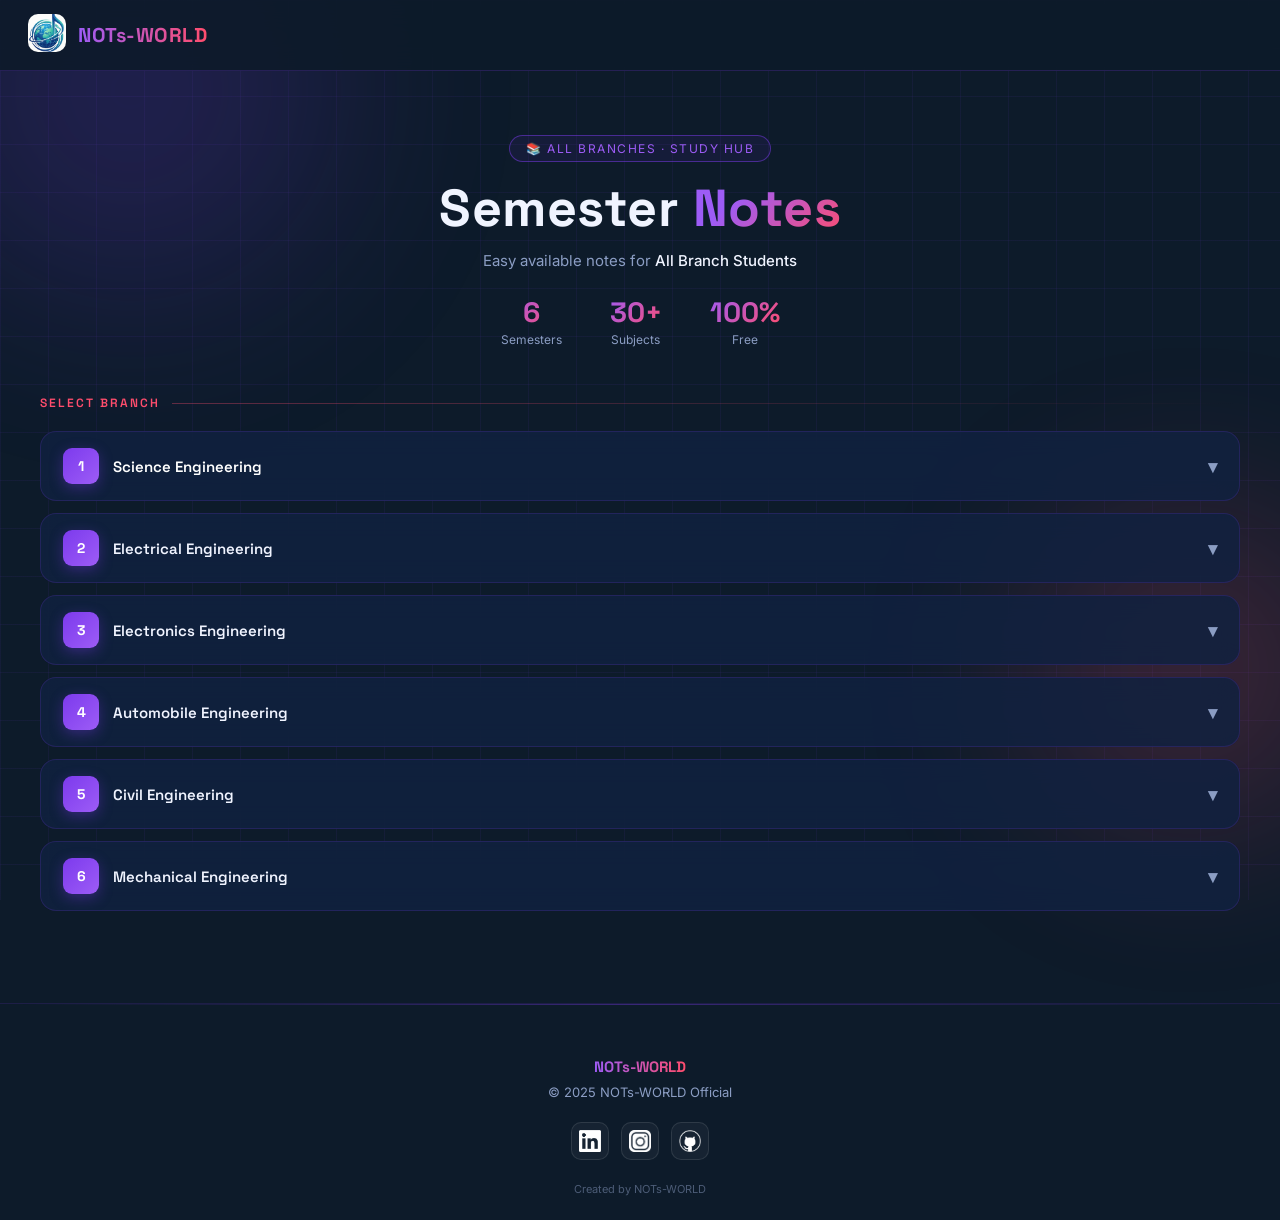
==== commit c1d395d5: "added data" ====
--- a/index.html
+++ b/index.html
@@ -55,7 +55,7 @@
         <!-- Semester 1 -->
         <div class="sembox">
              
-             <summary data-num="1">Computer Science Engineering </summary>
+             <summary data-num="1"><a href="Computer.html"> Science Engineering</a> </summary>
         </div>
 
         <!-- Semester 2 -->
--- a/style.css
+++ b/style.css
@@ -247,6 +247,11 @@
     transition: border-color .3s, box-shadow .3s;
     overflow: hidden;
 }
+.sembox a{
+    text-decoration: none;
+    font-size: 15px;
+    color: white;
+}
 
 .sembox:hover {
     border-color: rgba(124, 58, 237, .5);
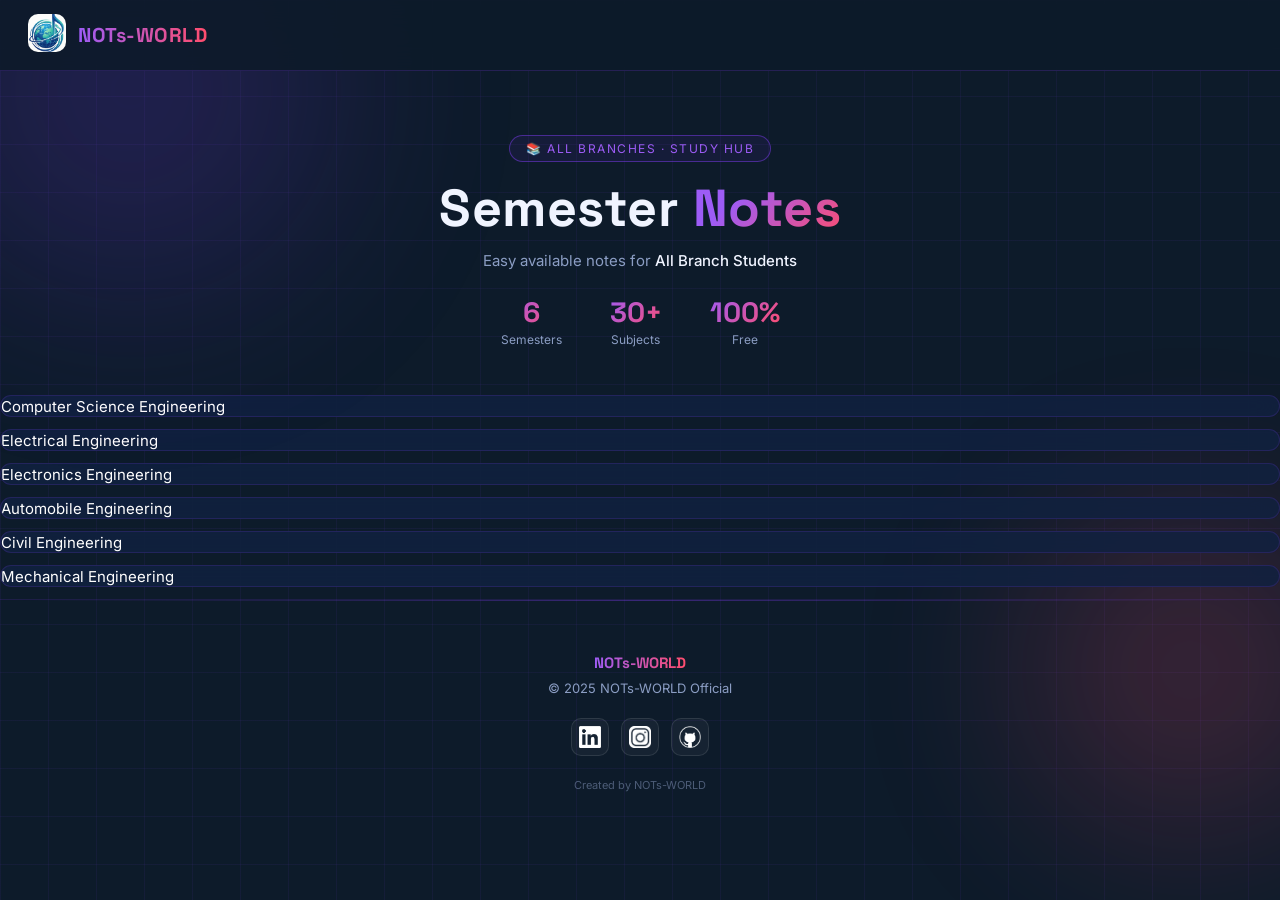
==== commit 253c31ca: "added other branch pages and get link" ====
--- a/index.html
+++ b/index.html
@@ -49,45 +49,47 @@
     </section>
 
     <!-- ===== SEMESTER LIST ===== -->
-    <section class="Semlist">
-        <h3>Select Branch</h3>
+   <!-- Semester 1 -->
+<div class="sembox">
+    <a href="Computer.html" class="sembox-link" data-num="1">
+        <span class="branch-name">Computer Science Engineering</span>
+    </a>
+</div>
 
-        <!-- Semester 1 -->
-        <div class="sembox">
-             
-             <summary data-num="1"><a href="Computer.html"> Science Engineering</a> </summary>
-        </div>
+<!-- Semester 2 -->
+<div class="sembox">
+    <a href="Electrical.html" class="sembox-link" data-num="2">
+        <span class="branch-name">Electrical Engineering</span>
+    </a>
+</div>
 
-        <!-- Semester 2 -->
-        <div class="sembox">
-            <summary data-num="2">Electrical Engineering</summary>
-            
-        </div>
+<!-- Semester 3 -->
+<div class="sembox">
+    <a href="Electronics.html" class="sembox-link" data-num="3">
+        <span class="branch-name">Electronics Engineering</span>
+    </a>
+</div>
 
-        <!-- Semester 3 -->
-        <div class="sembox">
-            <summary data-num="3">Electronics Engineering</summary>
-           
-        </div>
+<!-- Semester 4 -->
+<div class="sembox">
+    <a href="Automobile.html" class="sembox-link" data-num="4">
+        <span class="branch-name">Automobile Engineering</span>
+    </a>
+</div>
 
-        <!-- Semester 4 -->
-        <div class="sembox">
-            <summary data-num="4">Automobile Engineering</summary>
-            
-        </div>
+<!-- Semester 5 -->
+<div class="sembox">
+    <a href="Civil.html" class="sembox-link" data-num="5">
+        <span class="branch-name">Civil Engineering</span>
+    </a>
+</div>
 
-        <!-- Semester 5 -->
-        <div class="sembox">
-            <summary data-num="5">Civil Engineering</summary>
-            
-        </div>
-
-        <!-- Semester 6 -->
-        <div class="sembox">
-            <summary data-num="6">Mechanical Engineering</summariv
-        </div>
-
-    </section>
+<!-- Semester 6 -->
+<div class="sembox">
+    <a href="Mechanical.html" class="sembox-link" data-num="6">
+        <span class="branch-name">Mechanical Engineering</span>
+    </a>
+</div>
 
     <!--  FOOTER  -->
     <footer class="Cont">
